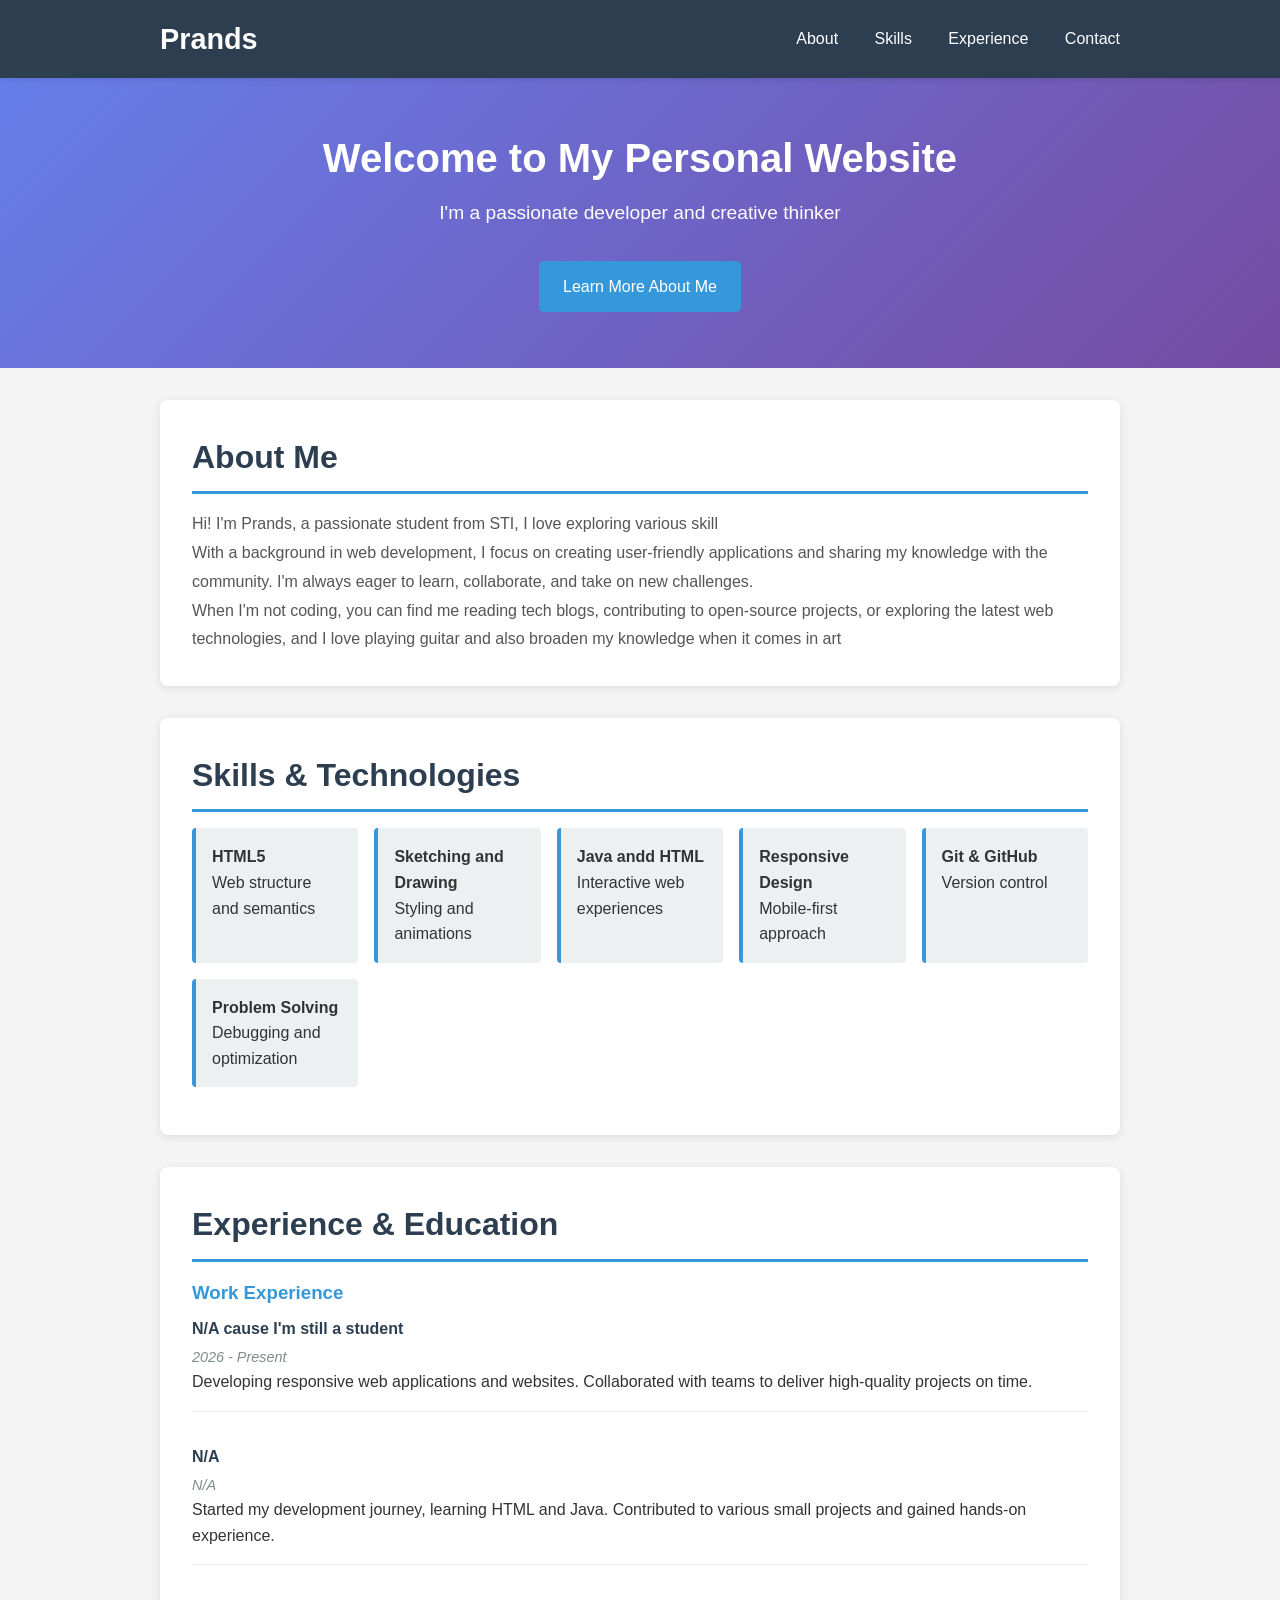
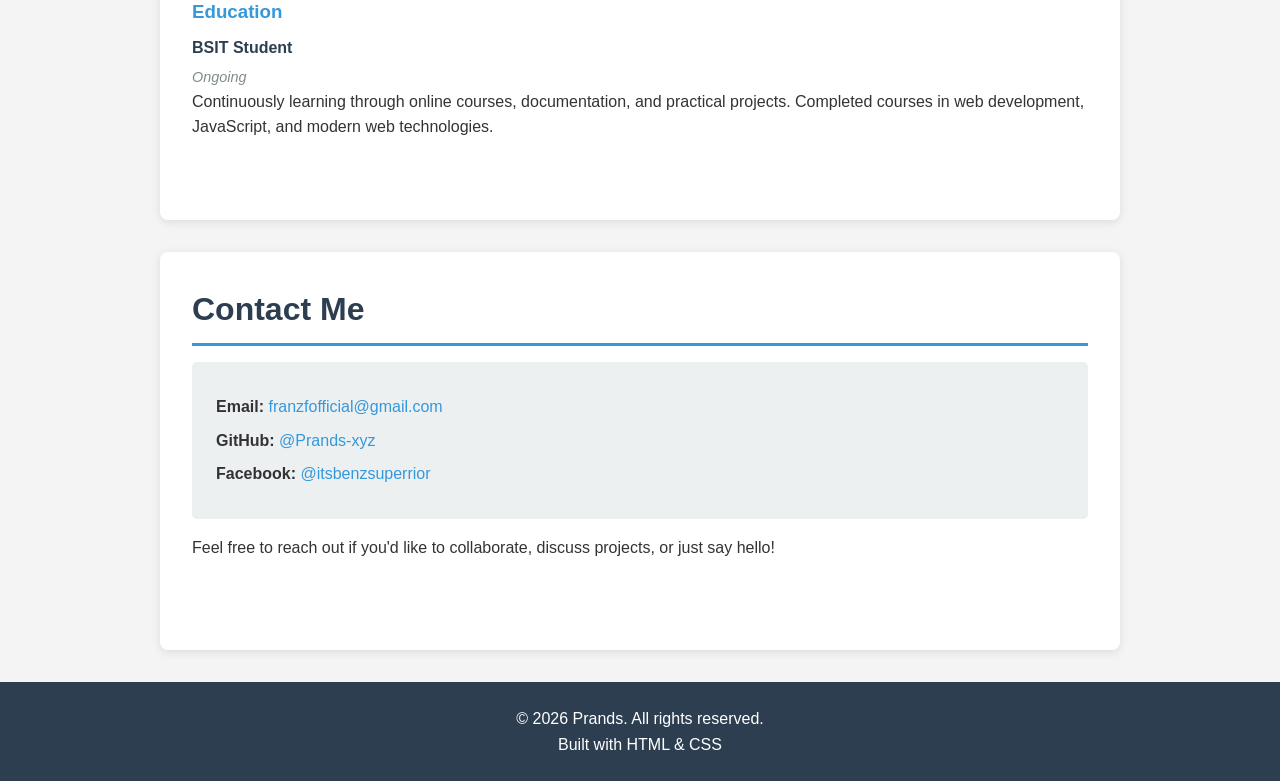
==== website.html @ e554dfa7 "Update and rename websitef.html to website.html" ====
<!DOCTYPE html>
<html lang="en">
<head>
    <meta charset="UTF-8">
    <meta name="viewport" content="width=device-width, initial-scale=1.0">
    <title>Prands - Personal Website</title>
    <style>
        * {
            margin: 0;
            padding: 0;
            box-sizing: border-box;
        }

        body {
            font-family: 'Arial', sans-serif;
            line-height: 1.6;
            color: #333;
            background-color: #f4f4f4;
        }

        header {
            background-color: #2c3e50;
            color: white;
            padding: 1rem 0;
            position: sticky;
            top: 0;
            z-index: 100;
            box-shadow: 0 2px 5px rgba(0,0,0,0.1);
        }

        header nav {
            max-width: 1000px;
            margin: 0 auto;
            padding: 0 20px;
            display: flex;
            justify-content: space-between;
            align-items: center;
        }

        header h1 {
            font-size: 1.8rem;
        }

        nav a {
            color: white;
            text-decoration: none;
            margin-left: 2rem;
            transition: color 0.3s;
        }

        nav a:hover {
            color: #3498db;
        }

        .container {
            max-width: 1000px;
            margin: 0 auto;
            padding: 0 20px;
        }

        section {
            background-color: white;
            margin: 2rem 0;
            padding: 2rem;
            border-radius: 8px;
            box-shadow: 0 2px 10px rgba(0,0,0,0.1);
        }

        h2 {
            color: #2c3e50;
            margin-bottom: 1rem;
            font-size: 2rem;
            border-bottom: 3px solid #3498db;
            padding-bottom: 0.5rem;
        }

        h3 {
            color: #3498db;
            margin-top: 1rem;
            margin-bottom: 0.5rem;
        }

        .intro-section {
            background: linear-gradient(135deg, #667eea 0%, #764ba2 100%);
            color: white;
            text-align: center;
            padding: 3rem 2rem;
        }

        .intro-section h1 {
            font-size: 2.5rem;
            margin-bottom: 0.5rem;
        }

        .intro-section p {
            font-size: 1.2rem;
            margin-bottom: 1.5rem;
        }

        .btn {
            display: inline-block;
            background-color: #3498db;
            color: white;
            padding: 0.8rem 1.5rem;
            text-decoration: none;
            border-radius: 5px;
            transition: background-color 0.3s;
            margin: 0.5rem;
        }

        .btn:hover {
            background-color: #2980b9;
        }

        .about-content {
            line-height: 1.8;
            color: #555;
        }

        .skills-list {
            display: grid;
            grid-template-columns: repeat(auto-fit, minmax(150px, 1fr));
            gap: 1rem;
            margin: 1rem 0;
        }

        .skill-item {
            background-color: #ecf0f1;
            padding: 1rem;
            border-left: 4px solid #3498db;
            border-radius: 4px;
        }

        .experience-item {
            margin-bottom: 2rem;
            padding-bottom: 1rem;
            border-bottom: 1px solid #ecf0f1;
        }

        .experience-item:last-child {
            border-bottom: none;
        }

        .experience-item h4 {
            color: #2c3e50;
            margin-bottom: 0.3rem;
        }

        .experience-item .date {
            color: #7f8c8d;
            font-size: 0.9rem;
            font-style: italic;
        }

        .contact-info {
            background-color: #ecf0f1;
            padding: 1.5rem;
            border-radius: 5px;
            margin-bottom: 1rem;
        }

        .contact-info p {
            margin: 0.5rem 0;
        }

        .contact-info a {
            color: #3498db;
            text-decoration: none;
        }

        .contact-info a:hover {
            text-decoration: underline;
        }

        footer {
            background-color: #2c3e50;
            color: white;
            text-align: center;
            padding: 1.5rem;
            margin-top: 2rem;
        }

        .social-links {
            margin: 1rem 0;
        }

        .social-links a {
            color: white;
            text-decoration: none;
            margin: 0 1rem;
            display: inline-block;
        }

        .social-links a:hover {
            color: #3498db;
        }

        @media (max-width: 600px) {
            nav a {
                margin-left: 1rem;
                font-size: 0.9rem;
            }

            h2 {
                font-size: 1.5rem;
            }

            .intro-section h1 {
                font-size: 1.8rem;
            }

            .skills-list {
                grid-template-columns: 1fr;
            }
        }
    </style>
</head>
<body>
    <!-- Header/Navigation -->
    <header>
        <nav class="container">
            <h1>Prands</h1>
            <div>
                <a href="#about">About</a>
                <a href="#skills">Skills</a>
                <a href="#experience">Experience</a>
                <a href="#contact">Contact</a>
            </div>
        </nav>
    </header>

    <!-- Intro Section -->
    <div class="intro-section">
        <h1>Welcome to My Personal Website</h1>
        <p>I'm a passionate developer and creative thinker</p>
        <a href="#about" class="btn">Learn More About Me</a>
    </div>

    <!-- Main Content -->
    <div class="container">
        <!-- About Section -->
        <section id="about">
            <h2>About Me</h2>
            <div class="about-content">
                <p>
                    Hi! I'm Prands, a passionate student from STI, I love exploring various skill
                </p>
                <p>
                    With a background in web development, I focus on creating user-friendly applications and 
                    sharing my knowledge with the community. I'm always eager to learn, collaborate, and take on 
                    new challenges.
                </p>
                <p>
                    When I'm not coding, you can find me reading tech blogs, contributing to open-source projects, 
                    or exploring the latest web technologies, and I love playing guitar and also broaden my knowledge when it comes in art
                </p>
            </div>
        </section>

        <!-- Skills Section -->
        <section id="skills">
            <h2>Skills & Technologies</h2>
            <div class="skills-list">
                <div class="skill-item">
                    <h4>HTML5</h4>
                    <p>Web structure and semantics</p>
                </div>
                <div class="skill-item">
                    <h4>Sketching and Drawing</h4>
                    <p>Styling and animations</p>
                </div>
                <div class="skill-item">
                    <h4>Java andd HTML</h4>
                    <p>Interactive web experiences</p>
                </div>
                <div class="skill-item">
                    <h4>Responsive Design</h4>
                    <p>Mobile-first approach</p>
                </div>
                <div class="skill-item">
                    <h4>Git & GitHub</h4>
                    <p>Version control</p>
                </div>
                <div class="skill-item">
                    <h4>Problem Solving</h4>
                    <p>Debugging and optimization</p>
                </div>
            </div>
        </section>

        <!-- Experience Section -->
        <section id="experience">
            <h2>Experience & Education</h2>
            
            <h3>Work Experience</h3>
            <div class="experience-item">
                <h4>N/A cause I'm still a student</h4>
                <p class="date">2026 - Present</p>
                <p>
                    Developing responsive web applications and websites. Collaborated with teams to deliver 
                    high-quality projects on time.
                </p>
            </div>
            
            <div class="experience-item">
                <h4>N/A</h4>
                <p class="date">N/A</p>
                <p>
                    Started my development journey, learning HTML and Java. Contributed to various 
                    small projects and gained hands-on experience.
                </p>
            </div>

            <h3>Education</h3>
            <div class="experience-item">
                <h4>BSIT Student</h4>
                <p class="date">Ongoing</p>
                <p>
                    Continuously learning through online courses, documentation, and practical projects. 
                    Completed courses in web development, JavaScript, and modern web technologies.
                </p>
            </div>
        </section>

        <!-- Contact Section -->
        <section id="contact">
            <h2>Contact Me</h2>
            <div class="contact-info">
                <p><strong>Email:</strong> <a href="mailto:franzfofficial@gmail.com">franzfofficial@gmail.com</a></p>
                <p><strong>GitHub:</strong> <a href="https://github.com/Prands-xyz" target="_blank">@Prands-xyz</a></p>
                <p><strong>Facebook:</strong> <a href="http://www.facebook.com/share/18uV7baQm6/ target="_blank">@itsbenzsuperrior</a></p>
                
            </div>
            <p>Feel free to reach out if you'd like to collaborate, discuss projects, or just say hello!</p>
            <div class="social-links">
                <a href="https://github.com/Prands-xyz" target="_blank">GitHub</a>
                <a href="mailto:franzfofficial@gmail.com">Email</a>
                <a href="http://www.facebook.com/share/18uV7baQm6/" target="_blank">Facebook</a>
            </div>
        </section>
    </div>

    <!-- Footer -->
    <footer>
        <p>&copy; 2026 Prands. All rights reserved.</p>
        <p>Built with HTML & CSS</p>
    </footer>
</body>
</html>
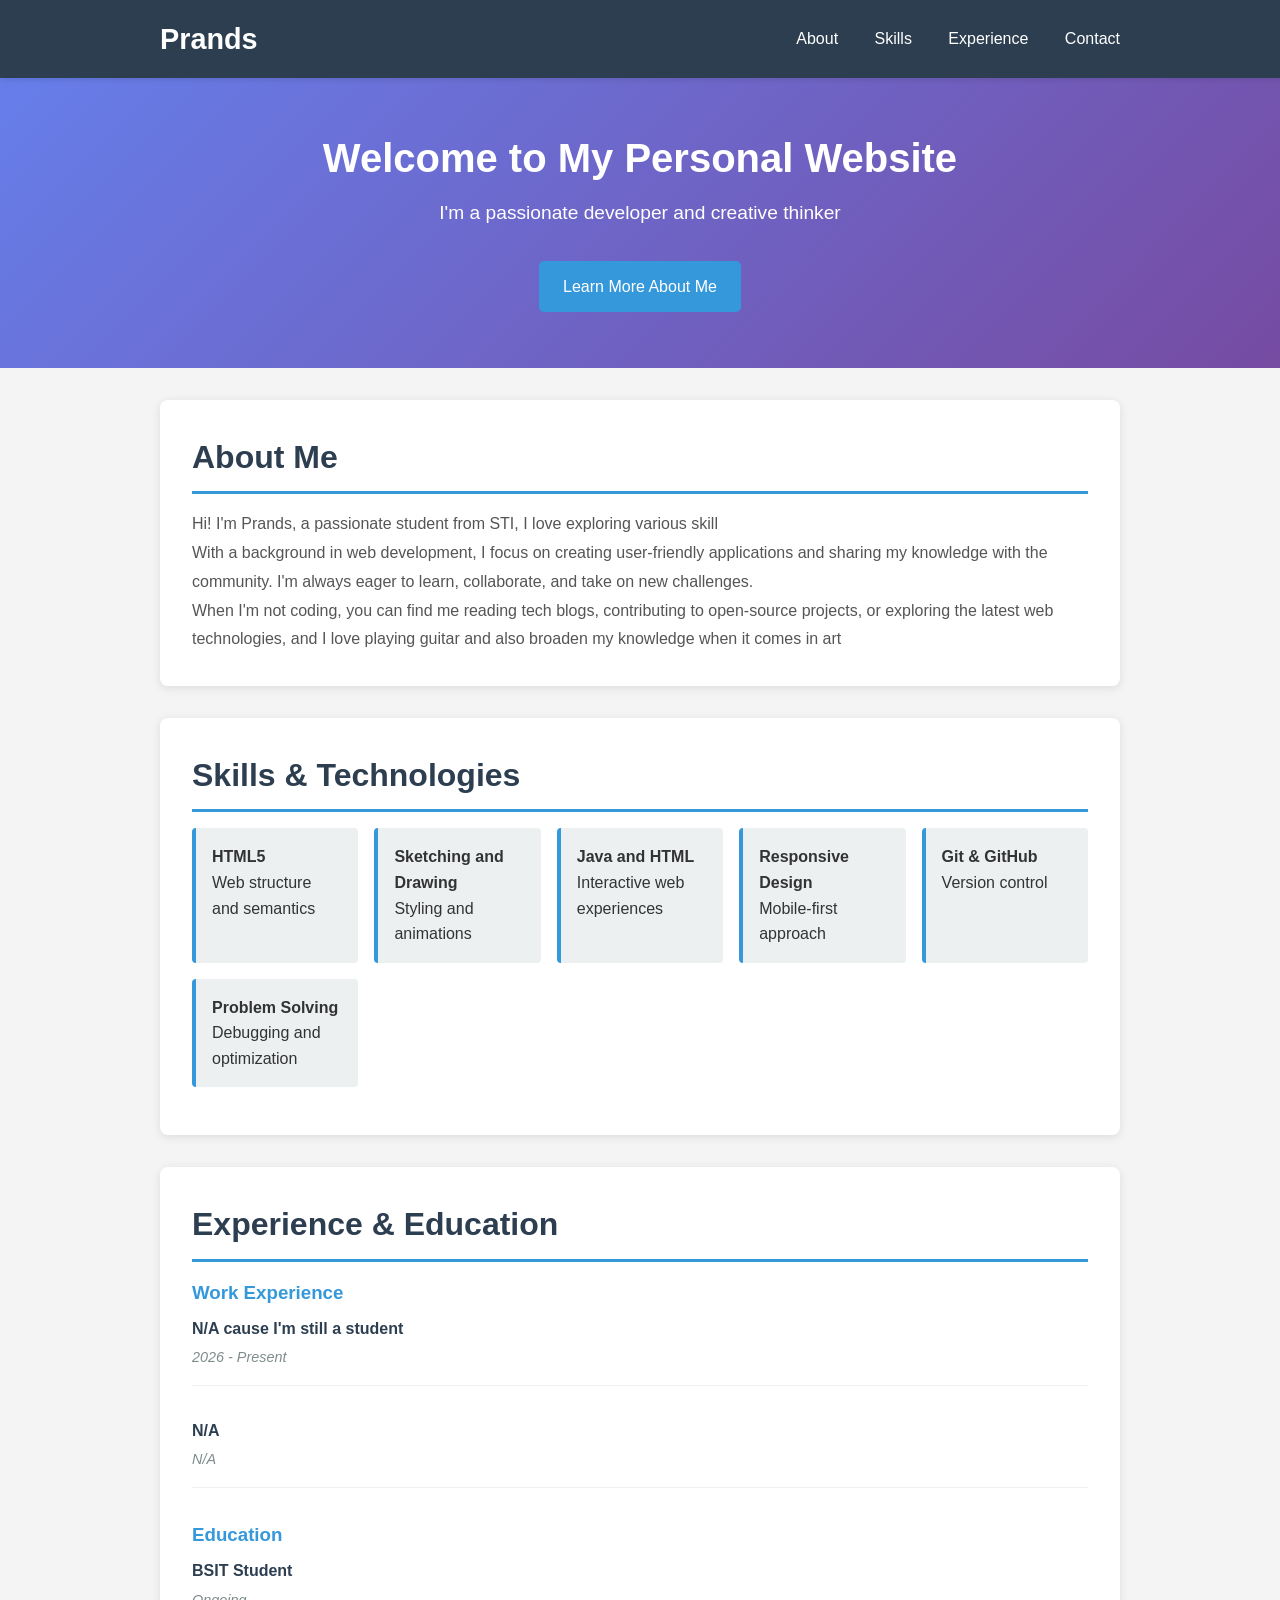
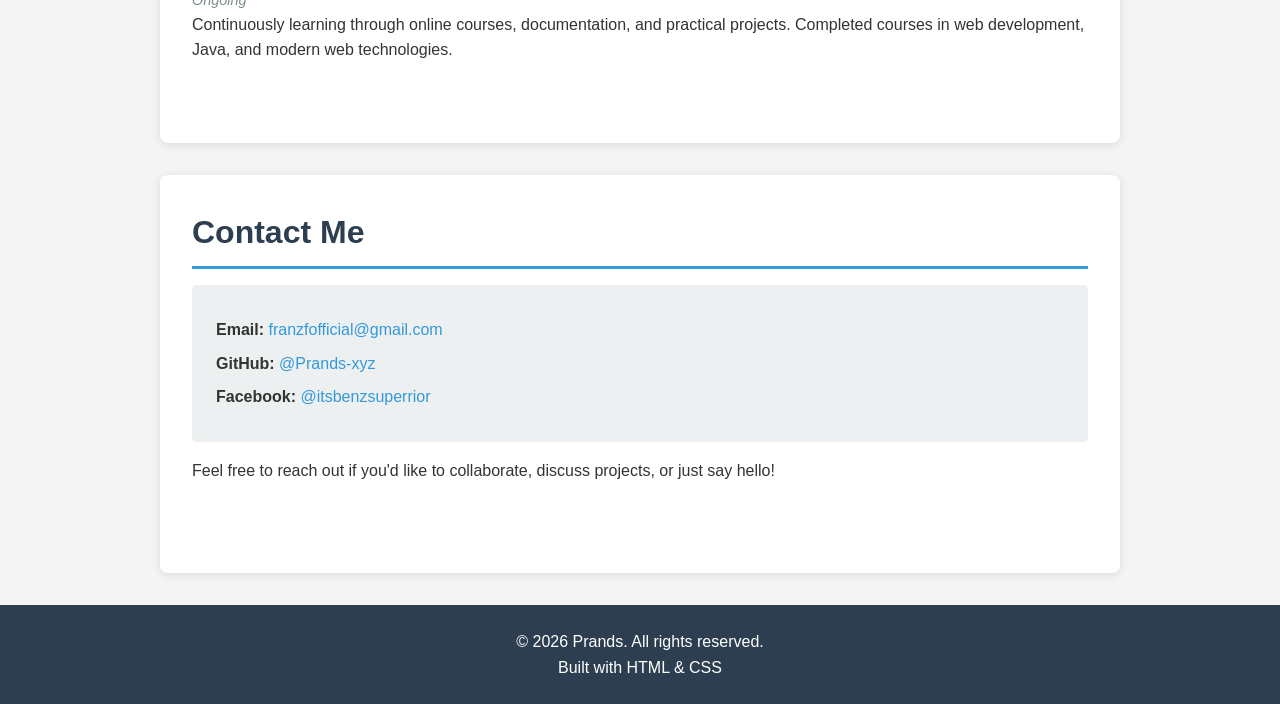
==== commit 82fabefe: "Update website.html" ====
--- a/website.html
+++ b/website.html
@@ -270,7 +270,7 @@
                     <p>Styling and animations</p>
                 </div>
                 <div class="skill-item">
-                    <h4>Java andd HTML</h4>
+                    <h4>Java and HTML</h4>
                     <p>Interactive web experiences</p>
                 </div>
                 <div class="skill-item">
@@ -297,8 +297,7 @@
                 <h4>N/A cause I'm still a student</h4>
                 <p class="date">2026 - Present</p>
                 <p>
-                    Developing responsive web applications and websites. Collaborated with teams to deliver 
-                    high-quality projects on time.
+                   
                 </p>
             </div>
             
@@ -306,8 +305,7 @@
                 <h4>N/A</h4>
                 <p class="date">N/A</p>
                 <p>
-                    Started my development journey, learning HTML and Java. Contributed to various 
-                    small projects and gained hands-on experience.
+                    
                 </p>
             </div>
 
@@ -317,7 +315,7 @@
                 <p class="date">Ongoing</p>
                 <p>
                     Continuously learning through online courses, documentation, and practical projects. 
-                    Completed courses in web development, JavaScript, and modern web technologies.
+                    Completed courses in web development, Java, and modern web technologies.
                 </p>
             </div>
         </section>
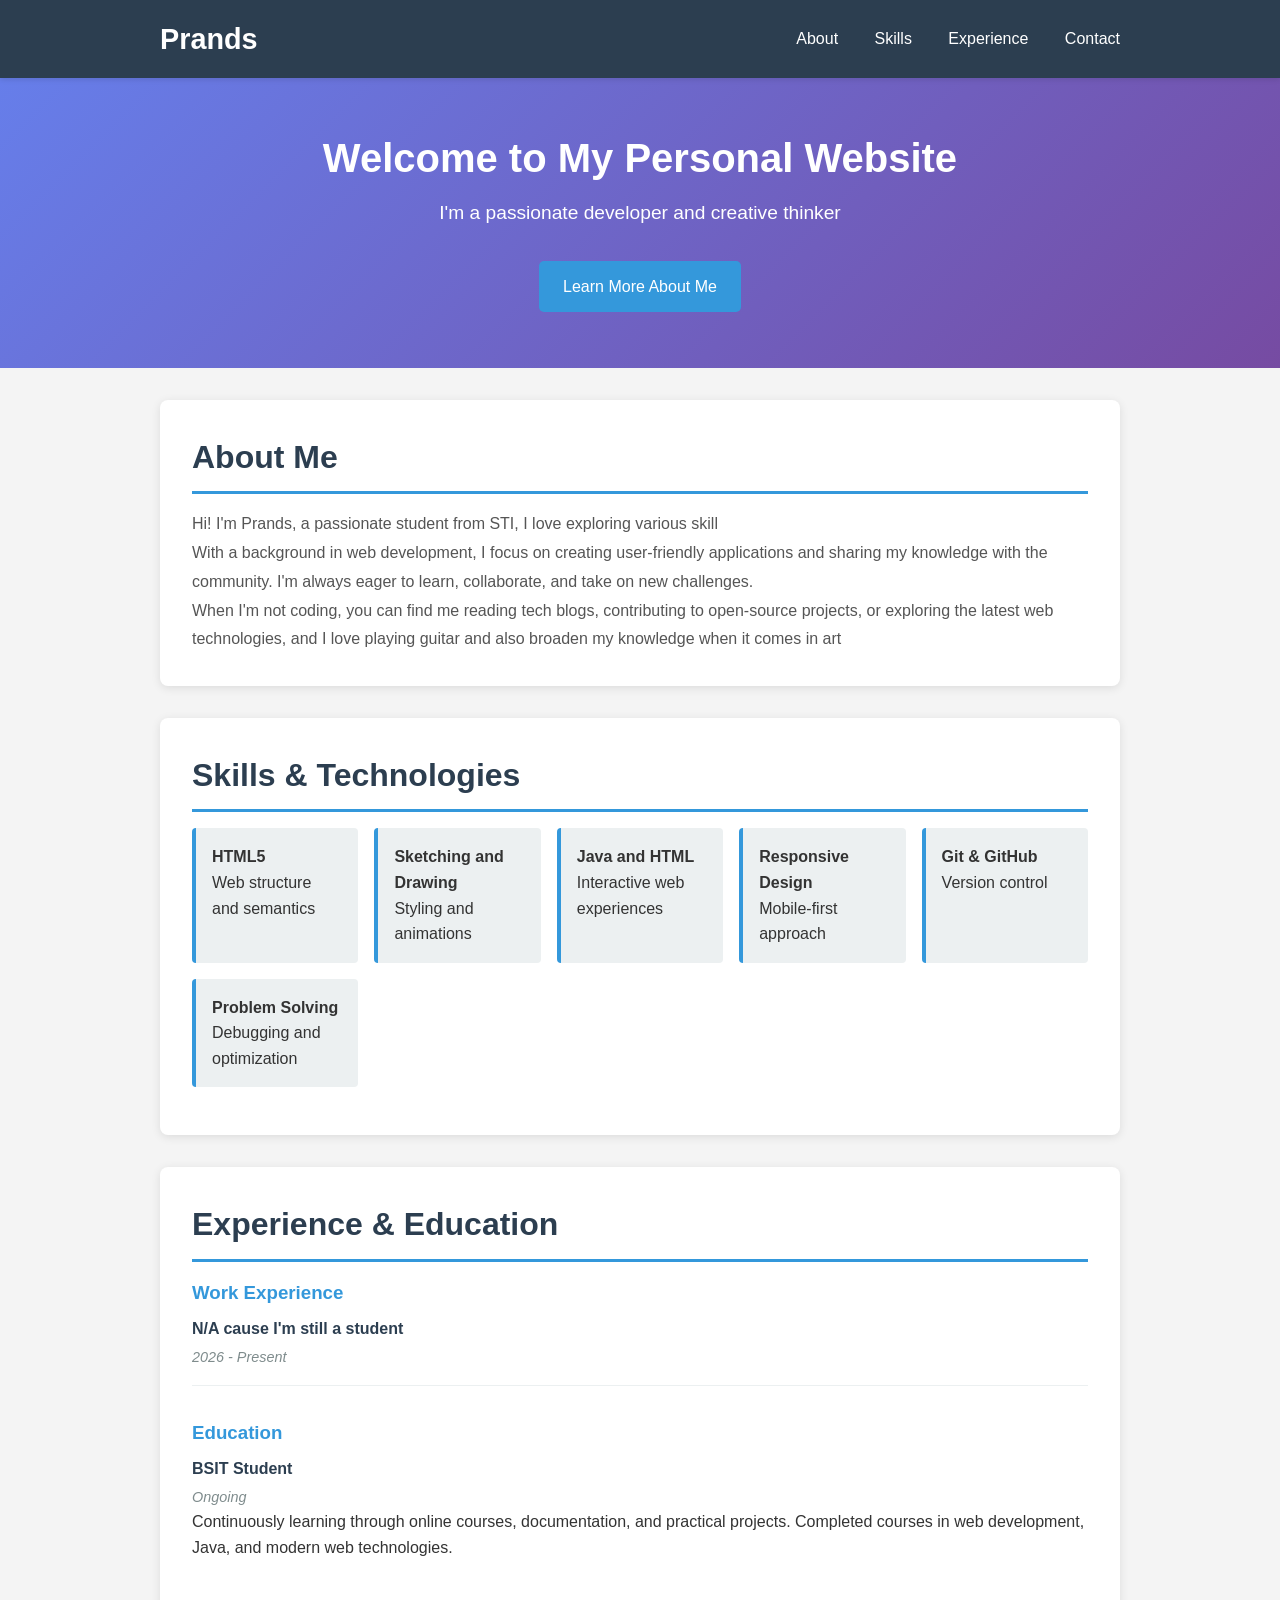
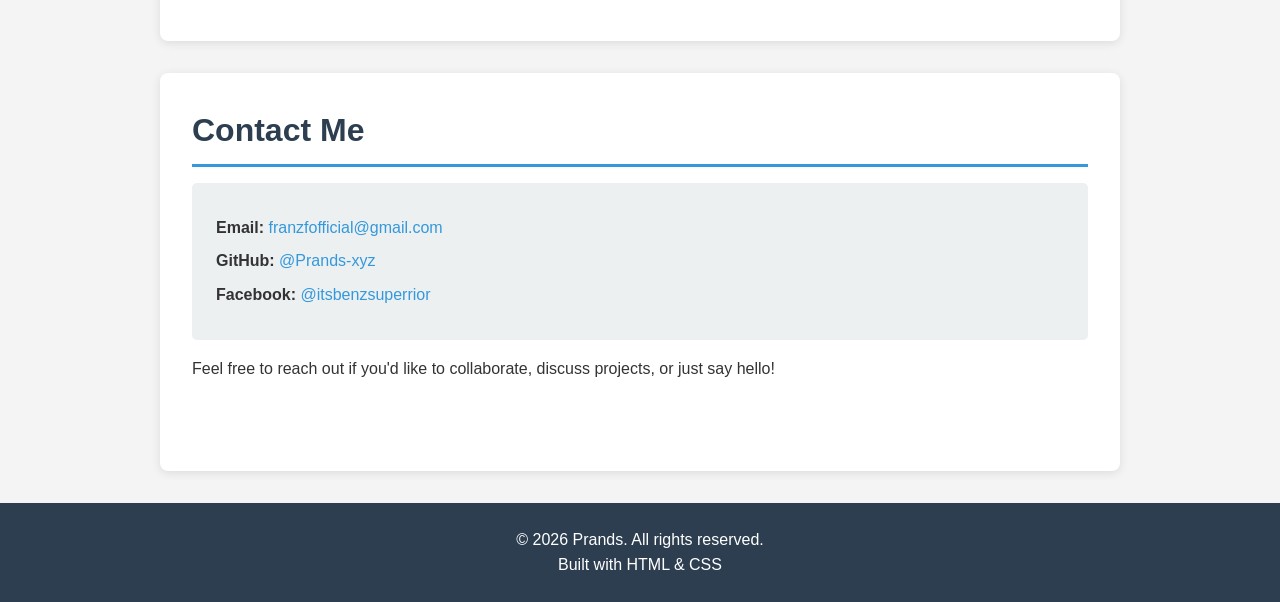
==== commit e047587b: "Clean up experience section in website.html Removed unnecessary experience section from website." ====
--- a/website.html
+++ b/website.html
@@ -297,15 +297,7 @@
                 <h4>N/A cause I'm still a student</h4>
                 <p class="date">2026 - Present</p>
                 <p>
-                   
-                </p>
-            </div>
-            
-            <div class="experience-item">
-                <h4>N/A</h4>
-                <p class="date">N/A</p>
-                <p>
-                    
+              
                 </p>
             </div>
 
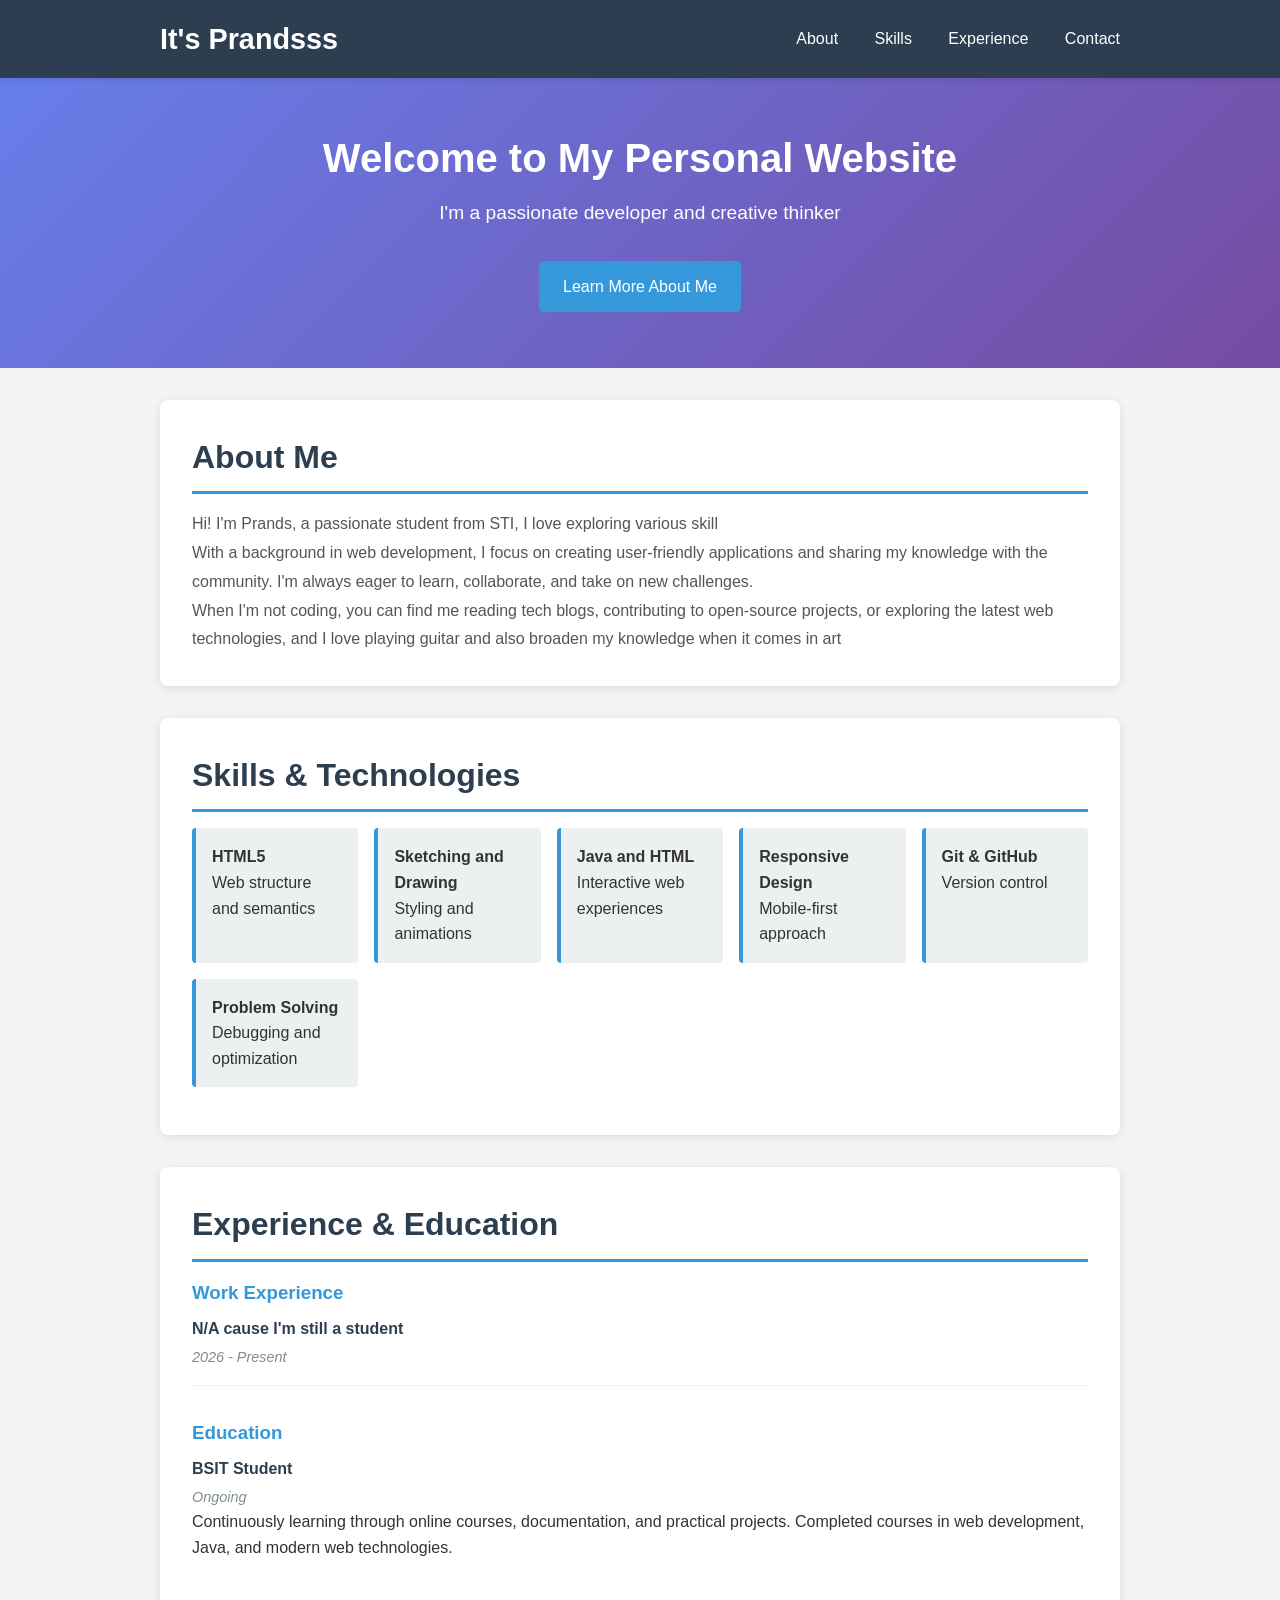
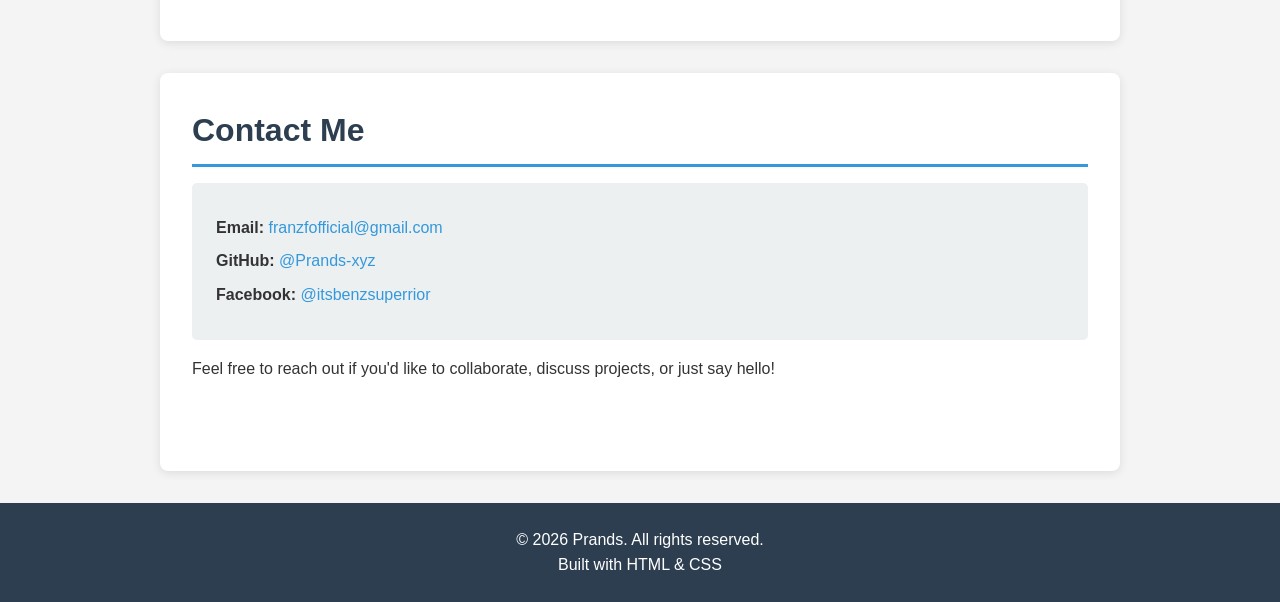
==== commit 989a9707: "Update header title from 'Prands' to 'It's Prandsss'" ====
--- a/website.html
+++ b/website.html
@@ -219,7 +219,7 @@
     <!-- Header/Navigation -->
     <header>
         <nav class="container">
-            <h1>Prands</h1>
+            <h1>It's Prandsss</h1>
             <div>
                 <a href="#about">About</a>
                 <a href="#skills">Skills</a>
@@ -297,8 +297,7 @@
                 <h4>N/A cause I'm still a student</h4>
                 <p class="date">2026 - Present</p>
                 <p>
-              
-                </p>
+         
             </div>
 
             <h3>Education</h3>
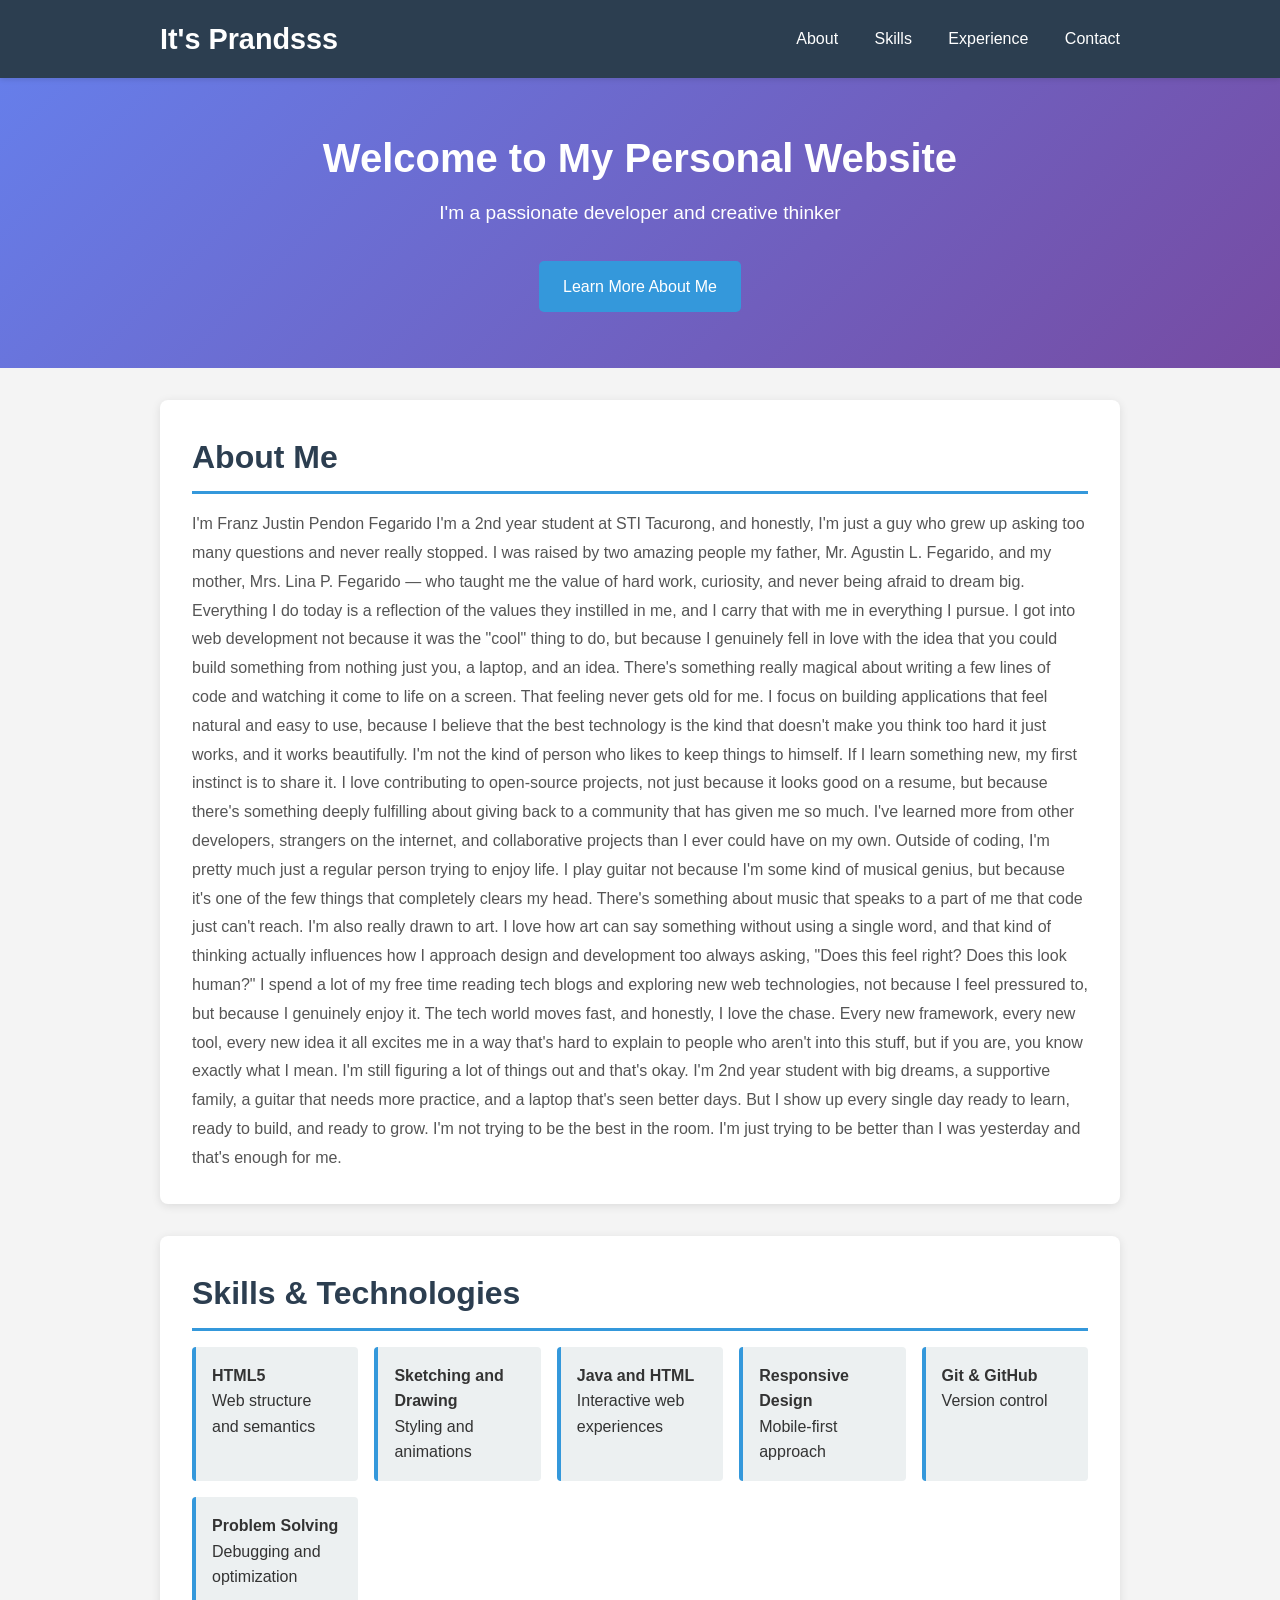
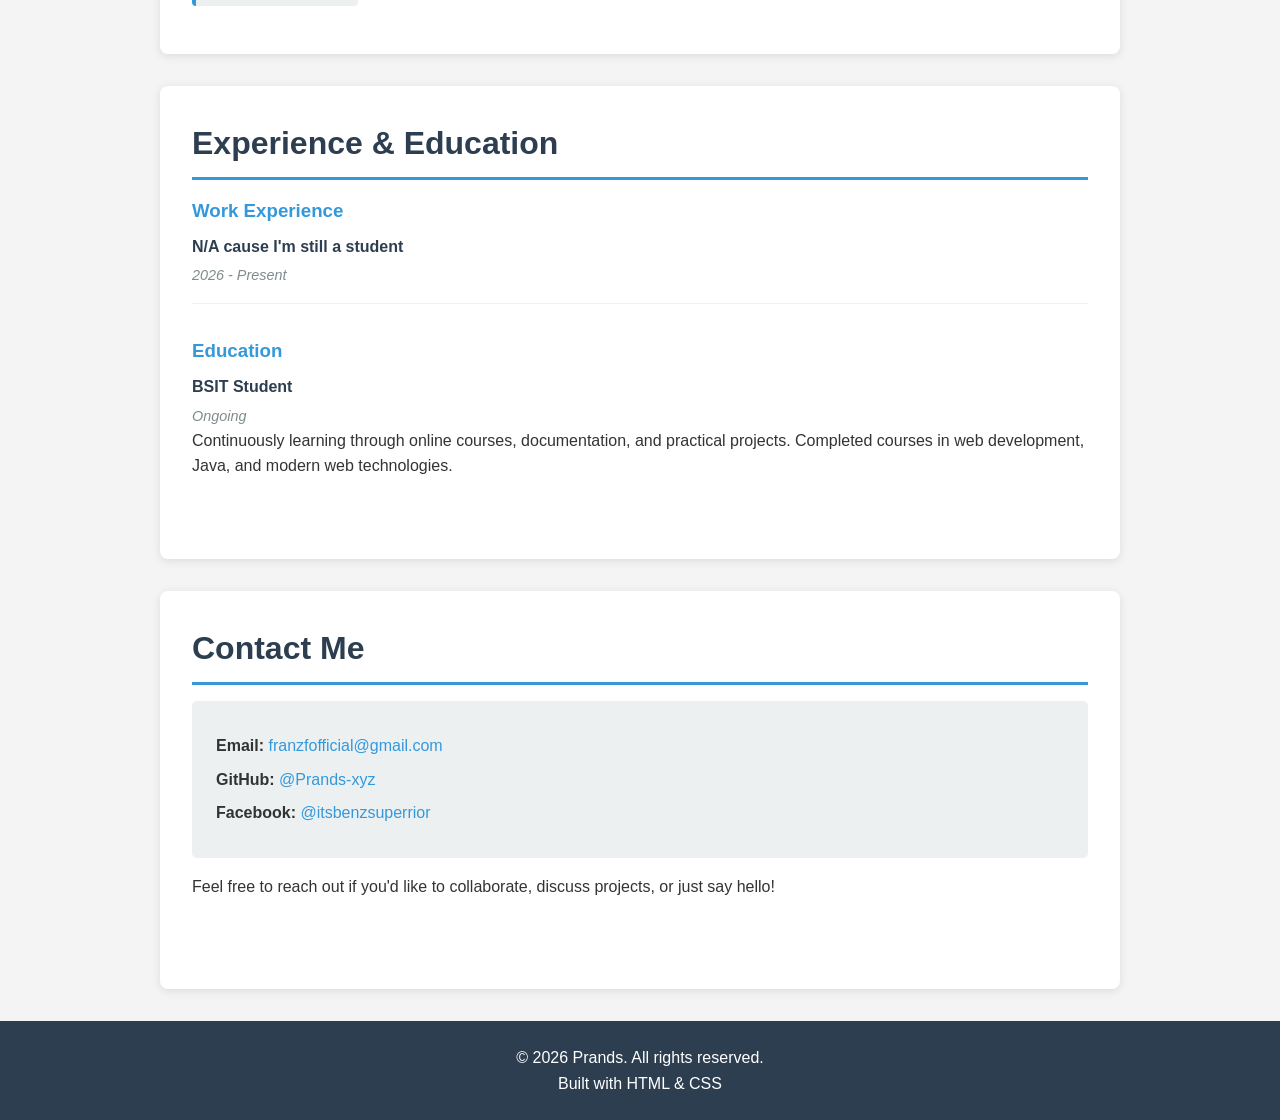
==== commit f4e9acdc: "Update website.html" ====
--- a/website.html
+++ b/website.html
@@ -243,17 +243,14 @@
             <h2>About Me</h2>
             <div class="about-content">
                 <p>
-                    Hi! I'm Prands, a passionate student from STI, I love exploring various skill
-                </p>
-                <p>
-                    With a background in web development, I focus on creating user-friendly applications and 
-                    sharing my knowledge with the community. I'm always eager to learn, collaborate, and take on 
-                    new challenges.
-                </p>
-                <p>
-                    When I'm not coding, you can find me reading tech blogs, contributing to open-source projects, 
-                    or exploring the latest web technologies, and I love playing guitar and also broaden my knowledge when it comes in art
-                </p>
+             I'm Franz Justin Pendon Fegarido
+            I'm a 2nd year student at STI Tacurong, and honestly, I'm just a guy who grew up asking too many questions and never really stopped. I was raised by two amazing people my father, Mr. Agustin L. Fegarido, and my mother, Mrs. Lina P. Fegarido — who taught me the value of hard work, curiosity, and never being afraid to dream big. Everything I do today is a reflection of the values they instilled in me, and I carry that with me in everything I pursue.
+            I got into web development not because it was the "cool" thing to do, but because I genuinely fell in love with the idea that you could build something from nothing just you, a laptop, and an idea. There's something really magical about writing a few lines of code and watching it come to life on a screen. That feeling never gets old for me. I focus on building applications that feel natural and easy to use, because I believe that the best technology is the kind that doesn't make you think too hard it just works, and it works beautifully.
+            I'm not the kind of person who likes to keep things to himself. If I learn something new, my first instinct is to share it. I love contributing to open-source projects, not just because it looks good on a resume, but because there's something deeply fulfilling about giving back to a community that has given me so much. I've learned more from other developers, strangers on the internet, and collaborative projects than I ever could have on my own.
+            Outside of coding, I'm pretty much just a regular person trying to enjoy life. I play guitar not because I'm some kind of musical genius, but because it's one of the few things that completely clears my head. There's something about music that speaks to a part of me that code just can't reach. I'm also really drawn to art. I love how art can say something without using a single word, and that kind of thinking actually influences how I approach design and development too always asking, "Does this feel right? Does this look human?"
+            I spend a lot of my free time reading tech blogs and exploring new web technologies, not because I feel pressured to, but because I genuinely enjoy it. The tech world moves fast, and honestly, I love the chase. Every new framework, every new tool, every new idea it all excites me in a way that's hard to explain to people who aren't into this stuff, but if you are, you know exactly what I mean.
+            I'm still figuring a lot of things out and that's okay. I'm 2nd year student with big dreams, a supportive family, a guitar that needs more practice, and a laptop that's seen better days. But I show up every single day ready to learn, ready to build, and ready to grow.
+            I'm not trying to be the best in the room. I'm just trying to be better than I was yesterday and that's enough for me. 
             </div>
         </section>
 
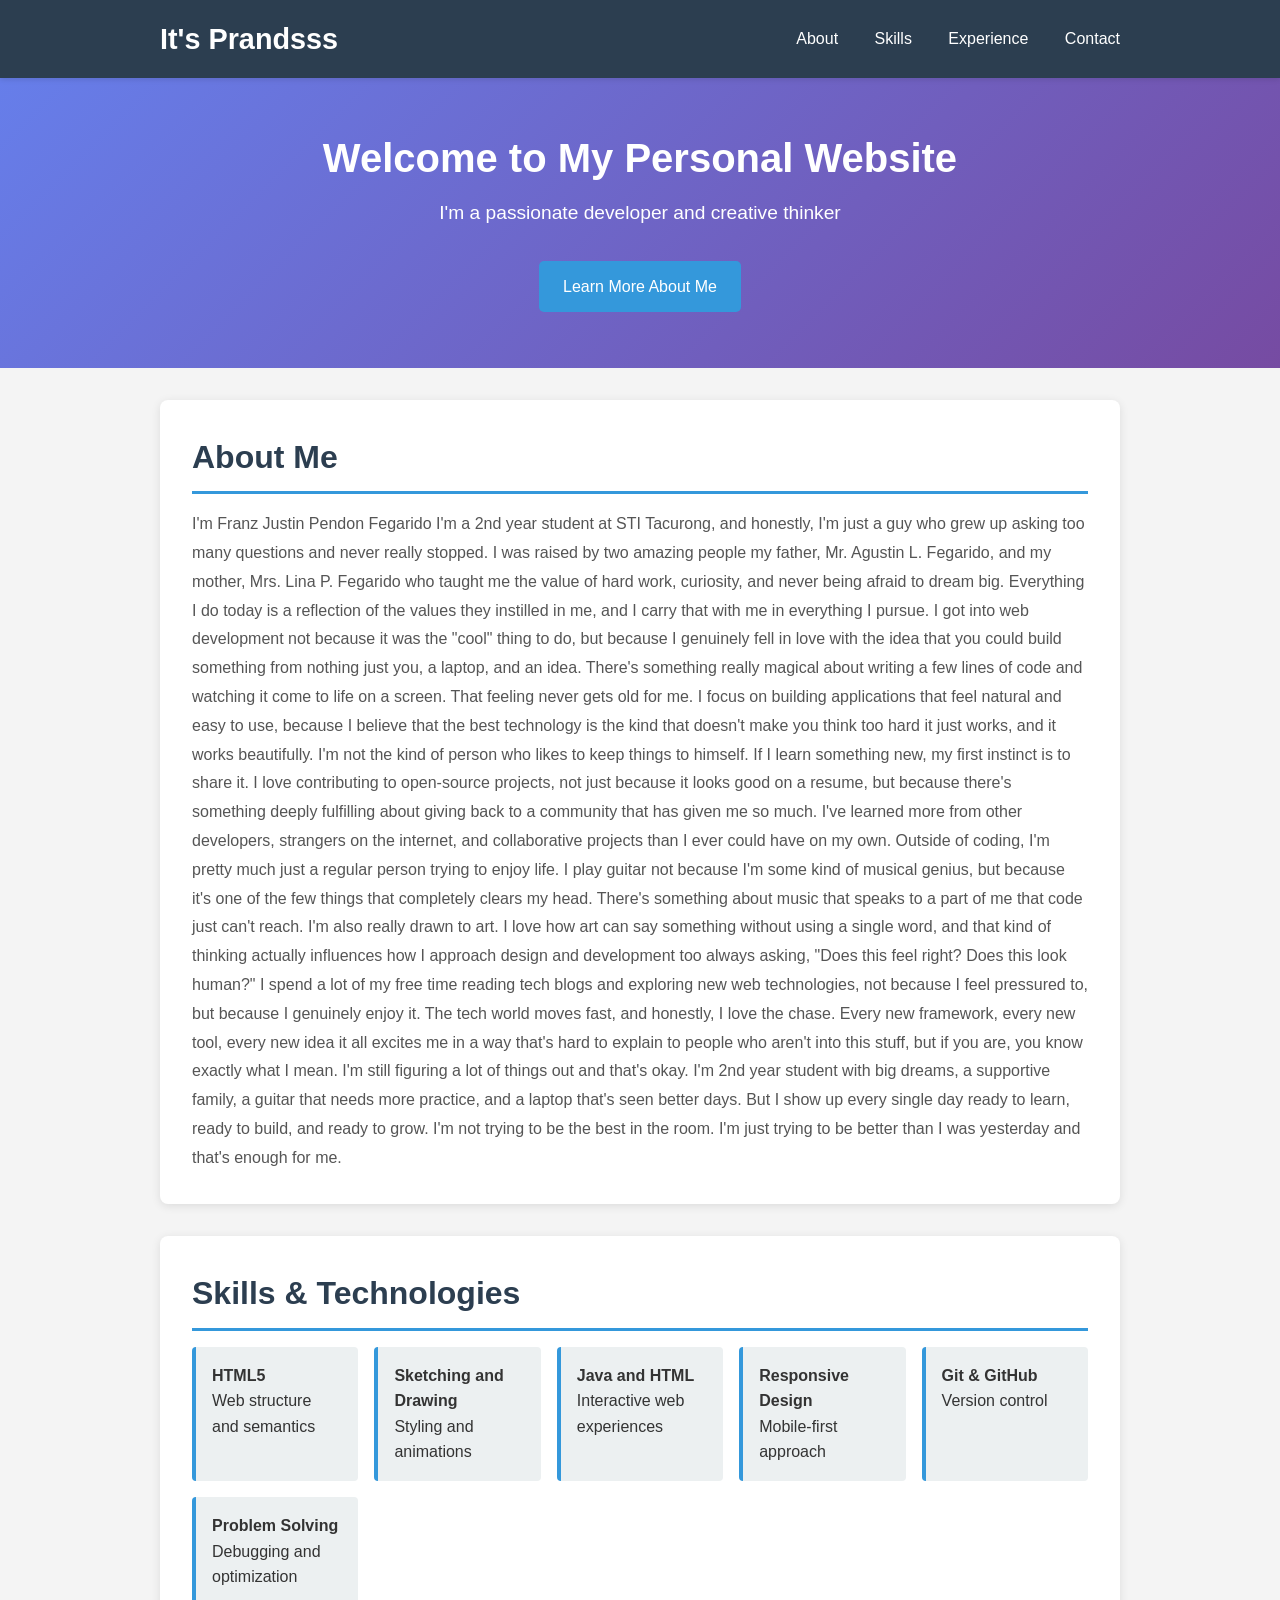
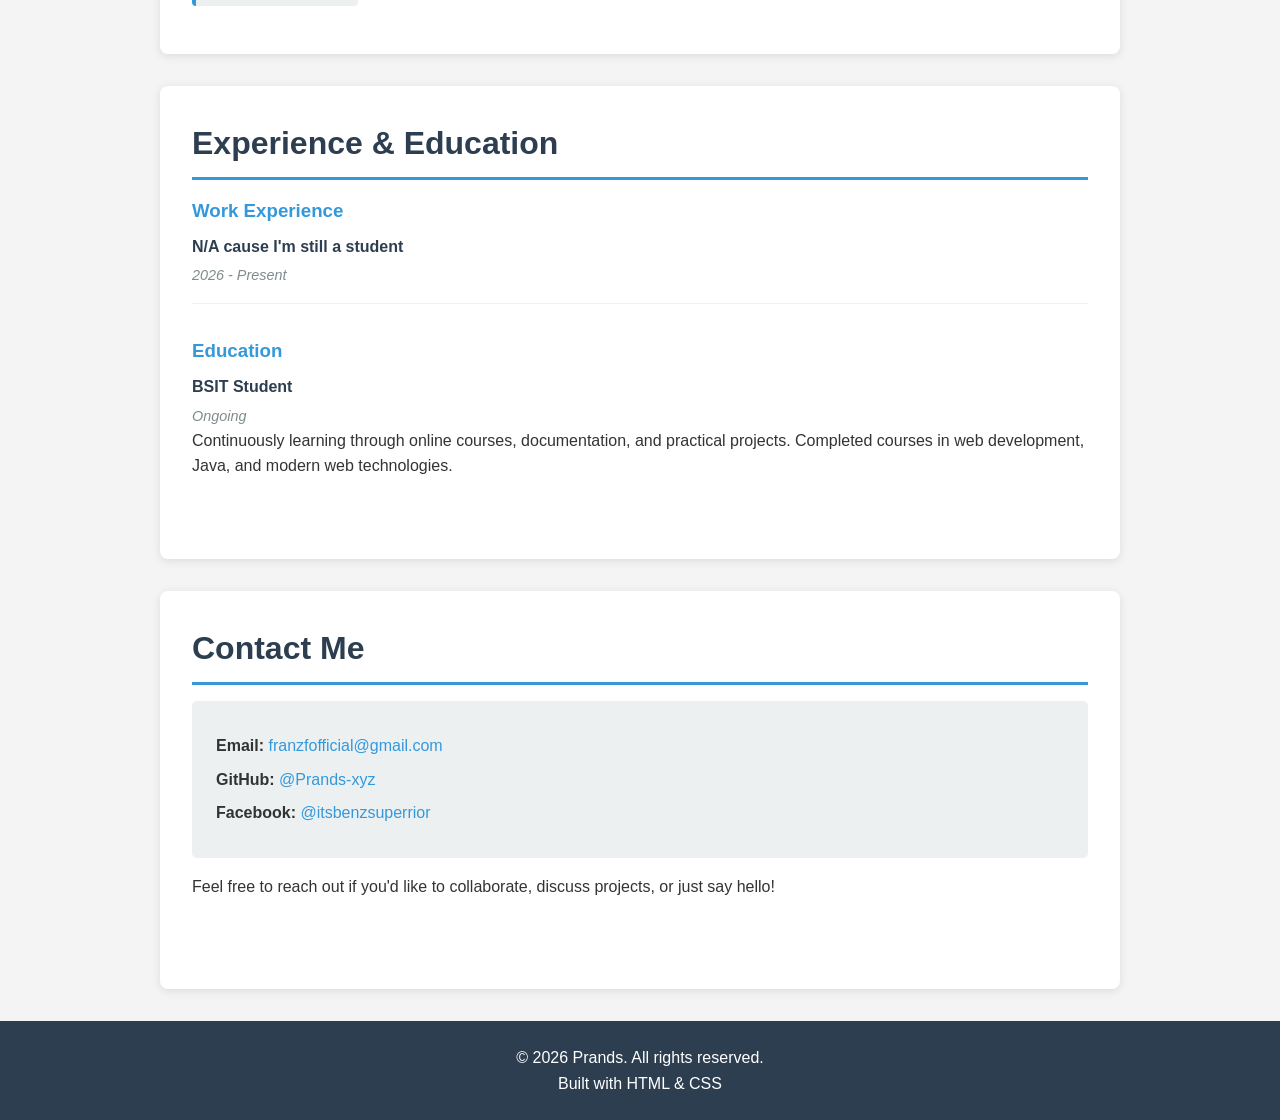
==== commit 07734dac: "Update website.html" ====
--- a/website.html
+++ b/website.html
@@ -244,7 +244,7 @@
             <div class="about-content">
                 <p>
              I'm Franz Justin Pendon Fegarido
-            I'm a 2nd year student at STI Tacurong, and honestly, I'm just a guy who grew up asking too many questions and never really stopped. I was raised by two amazing people my father, Mr. Agustin L. Fegarido, and my mother, Mrs. Lina P. Fegarido — who taught me the value of hard work, curiosity, and never being afraid to dream big. Everything I do today is a reflection of the values they instilled in me, and I carry that with me in everything I pursue.
+            I'm a 2nd year student at STI Tacurong, and honestly, I'm just a guy who grew up asking too many questions and never really stopped. I was raised by two amazing people my father, Mr. Agustin L. Fegarido, and my mother, Mrs. Lina P. Fegarido who taught me the value of hard work, curiosity, and never being afraid to dream big. Everything I do today is a reflection of the values they instilled in me, and I carry that with me in everything I pursue.
             I got into web development not because it was the "cool" thing to do, but because I genuinely fell in love with the idea that you could build something from nothing just you, a laptop, and an idea. There's something really magical about writing a few lines of code and watching it come to life on a screen. That feeling never gets old for me. I focus on building applications that feel natural and easy to use, because I believe that the best technology is the kind that doesn't make you think too hard it just works, and it works beautifully.
             I'm not the kind of person who likes to keep things to himself. If I learn something new, my first instinct is to share it. I love contributing to open-source projects, not just because it looks good on a resume, but because there's something deeply fulfilling about giving back to a community that has given me so much. I've learned more from other developers, strangers on the internet, and collaborative projects than I ever could have on my own.
             Outside of coding, I'm pretty much just a regular person trying to enjoy life. I play guitar not because I'm some kind of musical genius, but because it's one of the few things that completely clears my head. There's something about music that speaks to a part of me that code just can't reach. I'm also really drawn to art. I love how art can say something without using a single word, and that kind of thinking actually influences how I approach design and development too always asking, "Does this feel right? Does this look human?"
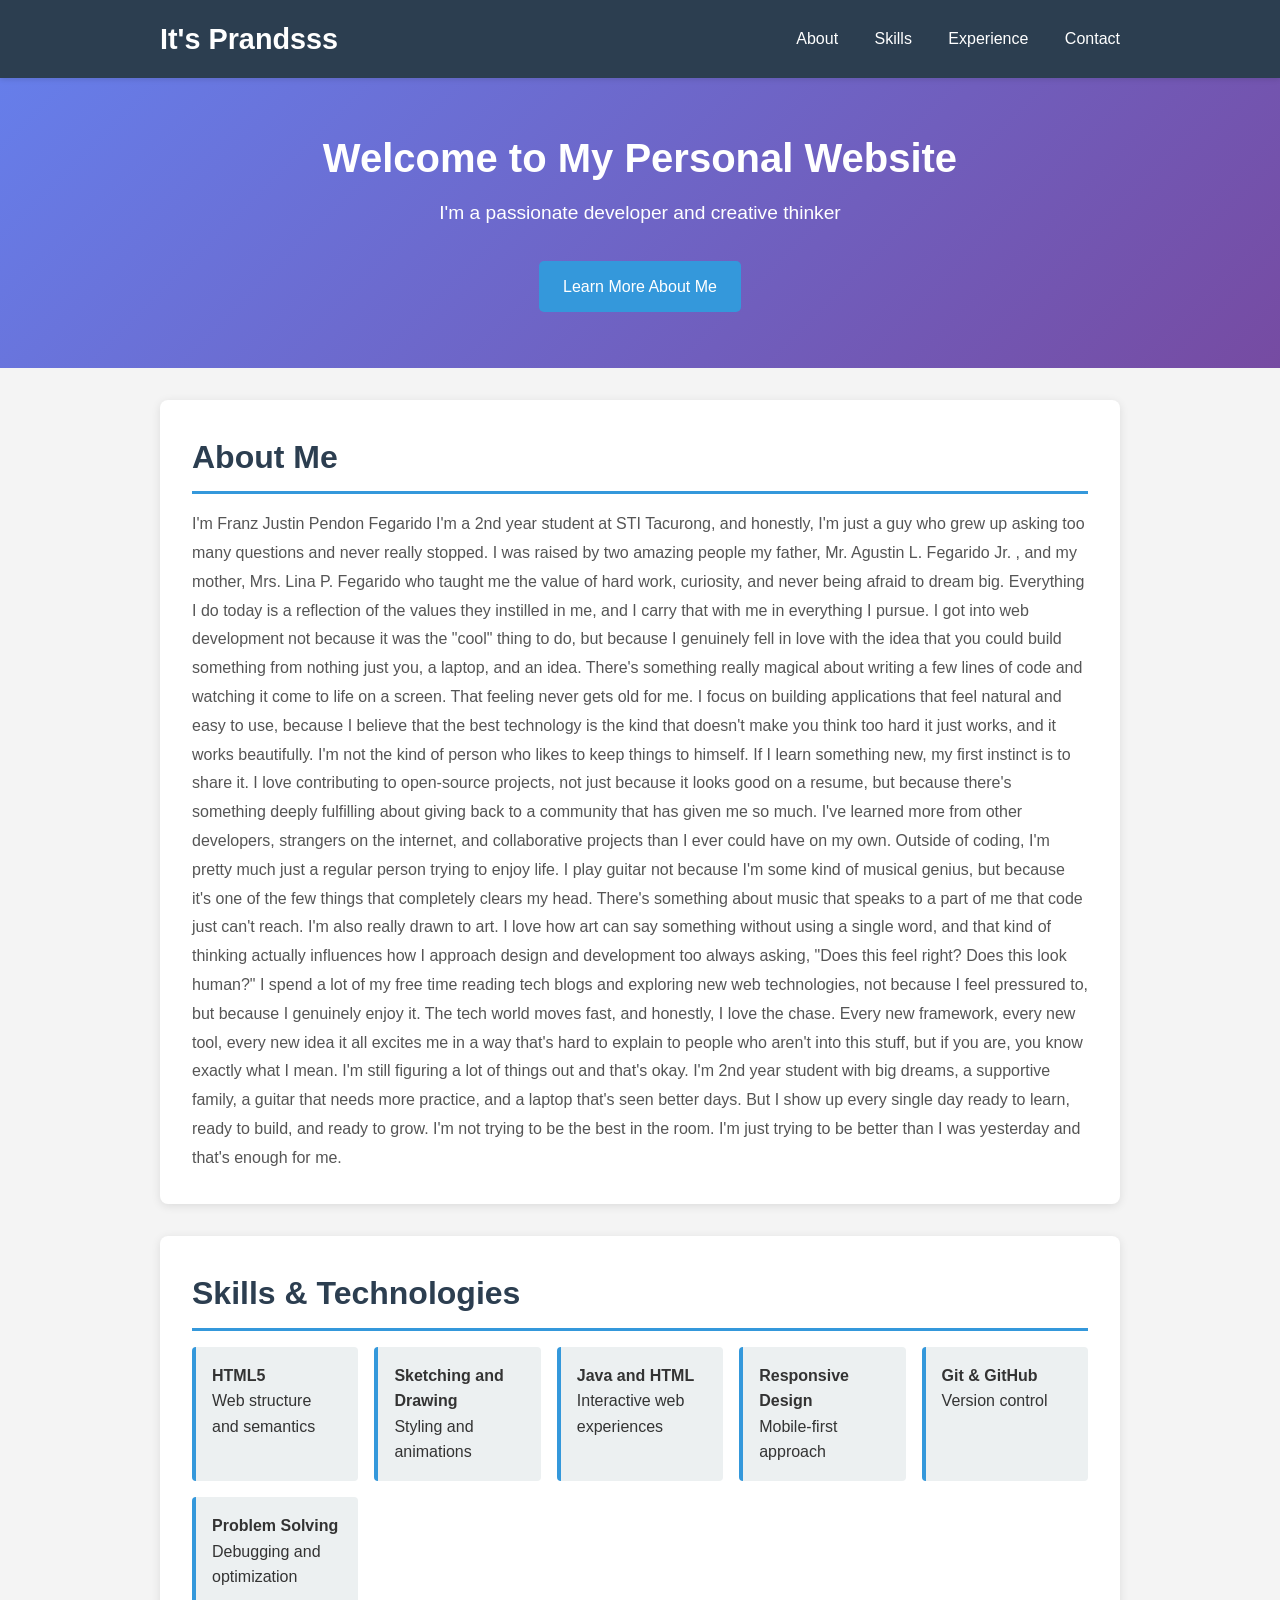
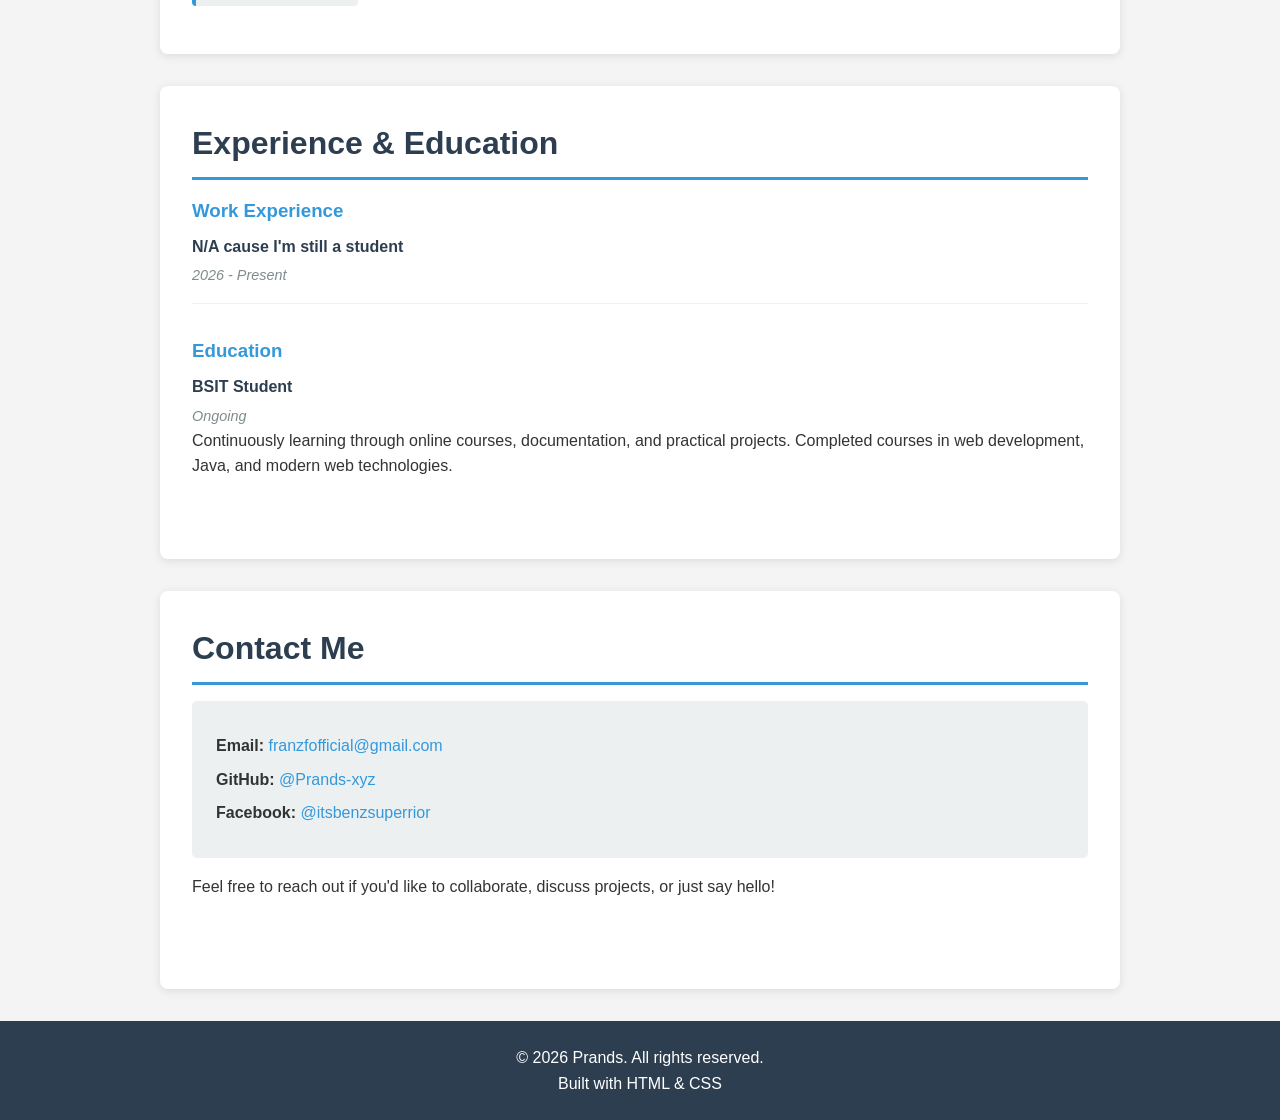
==== commit ceb1a02b: "Correct father's name in About Me section Updated the name of the father in the biography section." ====
--- a/website.html
+++ b/website.html
@@ -244,7 +244,7 @@
             <div class="about-content">
                 <p>
              I'm Franz Justin Pendon Fegarido
-            I'm a 2nd year student at STI Tacurong, and honestly, I'm just a guy who grew up asking too many questions and never really stopped. I was raised by two amazing people my father, Mr. Agustin L. Fegarido, and my mother, Mrs. Lina P. Fegarido who taught me the value of hard work, curiosity, and never being afraid to dream big. Everything I do today is a reflection of the values they instilled in me, and I carry that with me in everything I pursue.
+            I'm a 2nd year student at STI Tacurong, and honestly, I'm just a guy who grew up asking too many questions and never really stopped. I was raised by two amazing people my father, Mr. Agustin L. Fegarido Jr. , and my mother, Mrs. Lina P. Fegarido who taught me the value of hard work, curiosity, and never being afraid to dream big. Everything I do today is a reflection of the values they instilled in me, and I carry that with me in everything I pursue.
             I got into web development not because it was the "cool" thing to do, but because I genuinely fell in love with the idea that you could build something from nothing just you, a laptop, and an idea. There's something really magical about writing a few lines of code and watching it come to life on a screen. That feeling never gets old for me. I focus on building applications that feel natural and easy to use, because I believe that the best technology is the kind that doesn't make you think too hard it just works, and it works beautifully.
             I'm not the kind of person who likes to keep things to himself. If I learn something new, my first instinct is to share it. I love contributing to open-source projects, not just because it looks good on a resume, but because there's something deeply fulfilling about giving back to a community that has given me so much. I've learned more from other developers, strangers on the internet, and collaborative projects than I ever could have on my own.
             Outside of coding, I'm pretty much just a regular person trying to enjoy life. I play guitar not because I'm some kind of musical genius, but because it's one of the few things that completely clears my head. There's something about music that speaks to a part of me that code just can't reach. I'm also really drawn to art. I love how art can say something without using a single word, and that kind of thinking actually influences how I approach design and development too always asking, "Does this feel right? Does this look human?"
